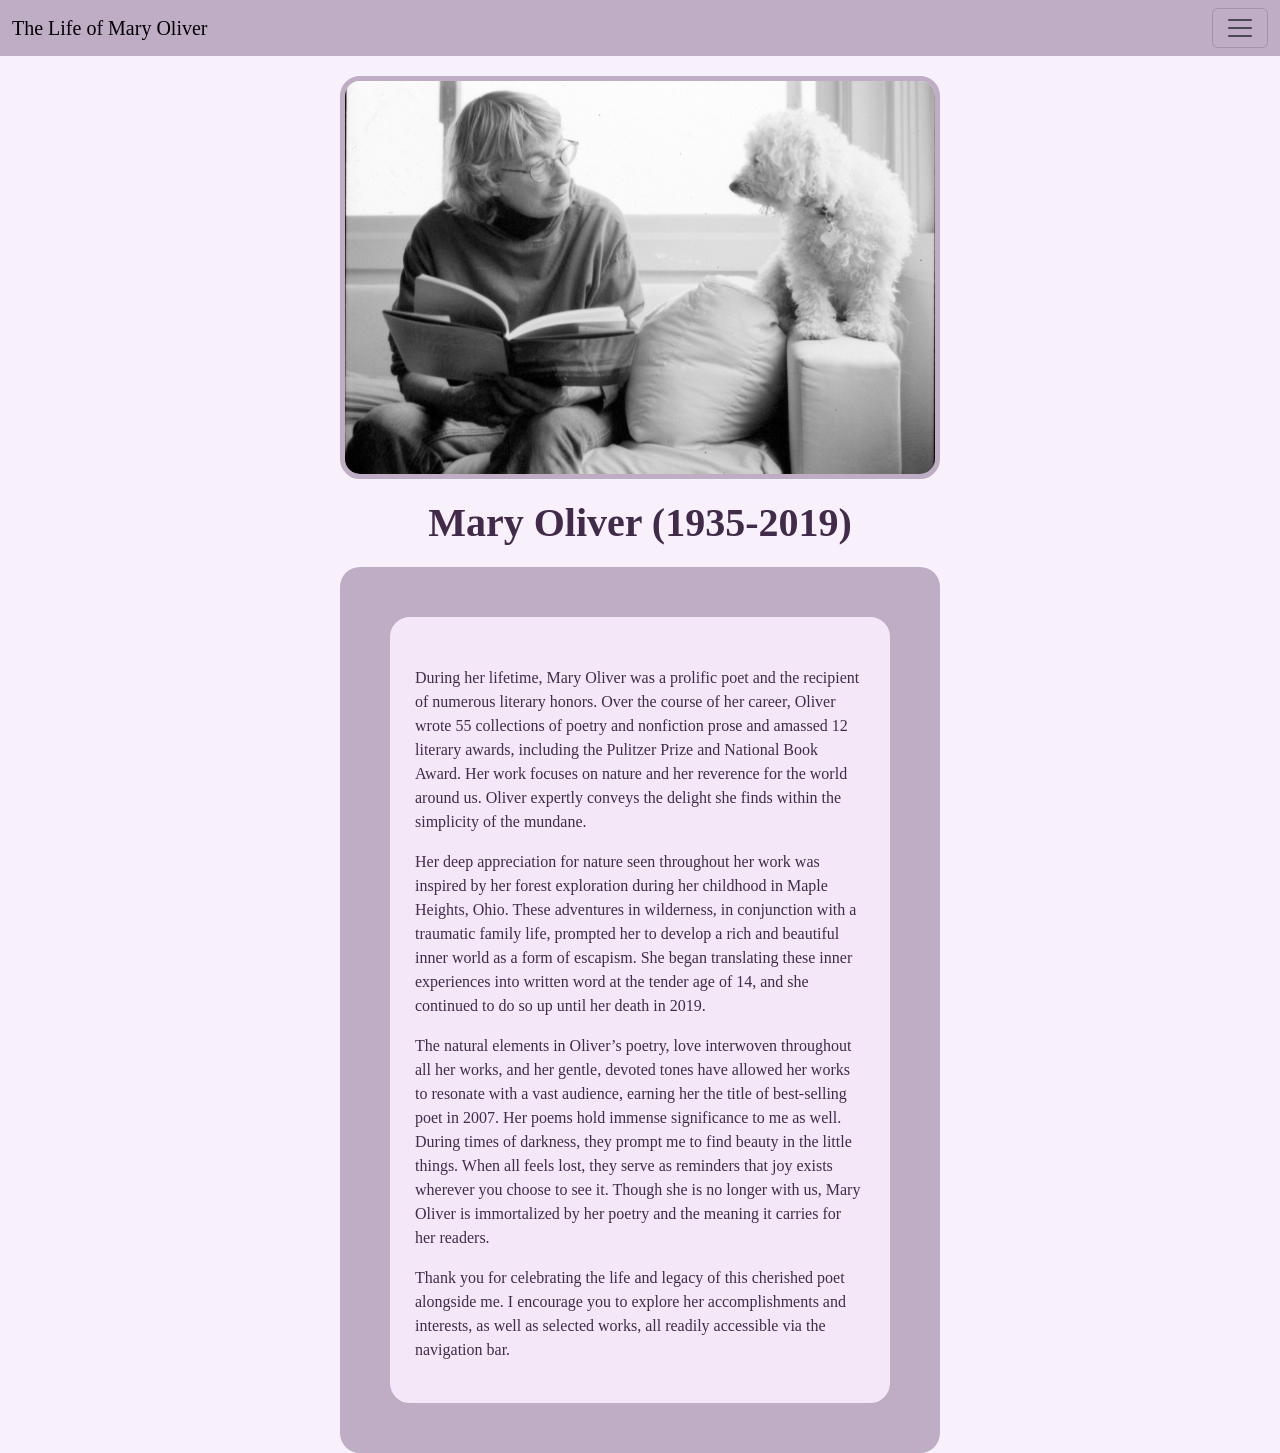
==== index.html @ 7b6cf4e3 "index draft complete" ====
<!doctype html>
<html lang="en">

<head>
    <meta charset="utf-8">
    <meta name="viewport" content="width=device-width, initial-scale=1">
    <title>Bootstrap demo</title>
    <link href="https://cdn.jsdelivr.net/npm/bootstrap@5.3.8/dist/css/bootstrap.min.css" rel="stylesheet"
        integrity="sha384-sRIl4kxILFvY47J16cr9ZwB07vP4J8+LH7qKQnuqkuIAvNWLzeN8tE5YBujZqJLB" crossorigin="anonymous">
    <link rel="stylesheet" href="styles/style.css">
</head>

<body>
    <nav class="navbar navbar-light" style="background-color: #BFACC5;">
        <div class="container-fluid">
            <a class="navbar-brand" href="#">The Life of Mary Oliver</a>
            <button class="navbar-toggler" type="button" data-bs-toggle="collapse"
                data-bs-target="#navbarSupportedContent" aria-controls="navbarSupportedContent" aria-expanded="false"
                aria-label="Toggle navigation">
                <span class="navbar-toggler-icon"></span>
            </button>
            <div class="collapse navbar-collapse" id="navbarSupportedContent">
                <ul class="navbar-nav me-auto mb-2 mb-lg-0">
                    <li class="nav-item">
                        <a class="nav-link active" aria-current="page" href="/index.html">Home</a>
                    </li>
                    <li class="nav-item">
                        <a class="nav-link" href="/accomplishments.html">Accomplishments</a>
                    </li>
                    <li class="nav-item">
                        <a class="nav-link" href="/interests.html">Interests</a>
                    </li>
                    <li class="nav-item">
                        <a class="nav-link" href="poems.html">Selected Works</a>
                    </li>
            </div>
        </div>
    </nav>

    <div class="container">
        <div class="row">
            <div class="col centered">
                <img class="header-img" src="/assets/maryoliverwithdog.jpeg"
                    alt="Image of an elderly Mary Oliver reading with a dog beside her">
            </div>
        </div>
    </div>
    <div class="container">
        <div class="row">
            <div class="col centered">
                <br>
                <h1>Mary Oliver (1935-2019)</h1>
            </div>
        </div>
        <div class="container centered">
            <div class="row outerStyle">
                <div class="col innerStyle"><br>
                    <p>
                        During her lifetime, Mary Oliver was a prolific poet and the recipient of numerous literary
                        honors. Over the course of her career, Oliver wrote 55 collections of poetry and nonfiction
                        prose and amassed 12 literary awards, including the Pulitzer Prize and National Book Award.
                        Her work focuses on nature and her reverence for the world around us. Oliver expertly
                        conveys the delight she finds within the simplicity of the mundane.
                    </p>
                    <p>
                        Her deep appreciation for nature seen throughout her work was inspired by her forest
                        exploration during her childhood in Maple Heights, Ohio. These adventures in wilderness, in
                        conjunction with a traumatic family life, prompted her to develop a rich and beautiful inner
                        world as a form of escapism. She began translating these inner experiences into written word
                        at the tender age of 14, and she continued to do so up until her death in 2019.
                    </p>
                    <p>
                        The natural elements in Oliver’s poetry, love interwoven throughout all her works, and her
                        gentle, devoted tones have allowed her works to resonate with a vast audience, earning her
                        the title of best-selling poet in 2007. Her poems hold immense significance to me as well.
                        During times of darkness, they prompt me to find beauty in the little things. When all feels
                        lost, they serve as reminders that joy exists wherever you choose to see it. Though she is
                        no longer with us, Mary Oliver is immortalized by her poetry and the meaning it carries for
                        her readers.
                    </p>
                    <p>
                        Thank you for celebrating the life and legacy of this cherished poet alongside me. I
                        encourage you to explore her accomplishments and interests, as well as selected works, all
                        readily accessible via the navigation bar.
                    </p>
                </div>
            </div>
        </div>
    </div>
    <script src="https://cdn.jsdelivr.net/npm/bootstrap@5.3.8/dist/js/bootstrap.bundle.min.js"
        integrity="sha384-FKyoEForCGlyvwx9Hj09JcYn3nv7wiPVlz7YYwJrWVcXK/BmnVDxM+D2scQbITxI"
        crossorigin="anonymous"></script>
</body>

</html>
---- styles/style.css ----
body {
    font-family:Georgia, 'Times New Roman', Times, serif;
    background-color:#f8f1fb;
    color: #422b4a; 
}
.header-img {
    max-width: 600px;
    margin-top: 20px;
    border-radius: 20px;
    border: 5px solid #BFACC5;
}

h1 {
    margin: 20px;
    text-align: center;
    font-weight: bold;
    color: #422b4a;
}
.outerStyle {
    max-width: 600px;
border: 50px solid #BFACC5;
border-radius: 20px;
background-color: #BFACC5;

}

.innerStyle {
    border-radius: 20px;
    border: 5px solid #f4e8f8;
    background-color: #f4e8f8;
    padding: 20px;
}

.centered {
    display: flex;
    justify-content: center;
    align-items: center;
}
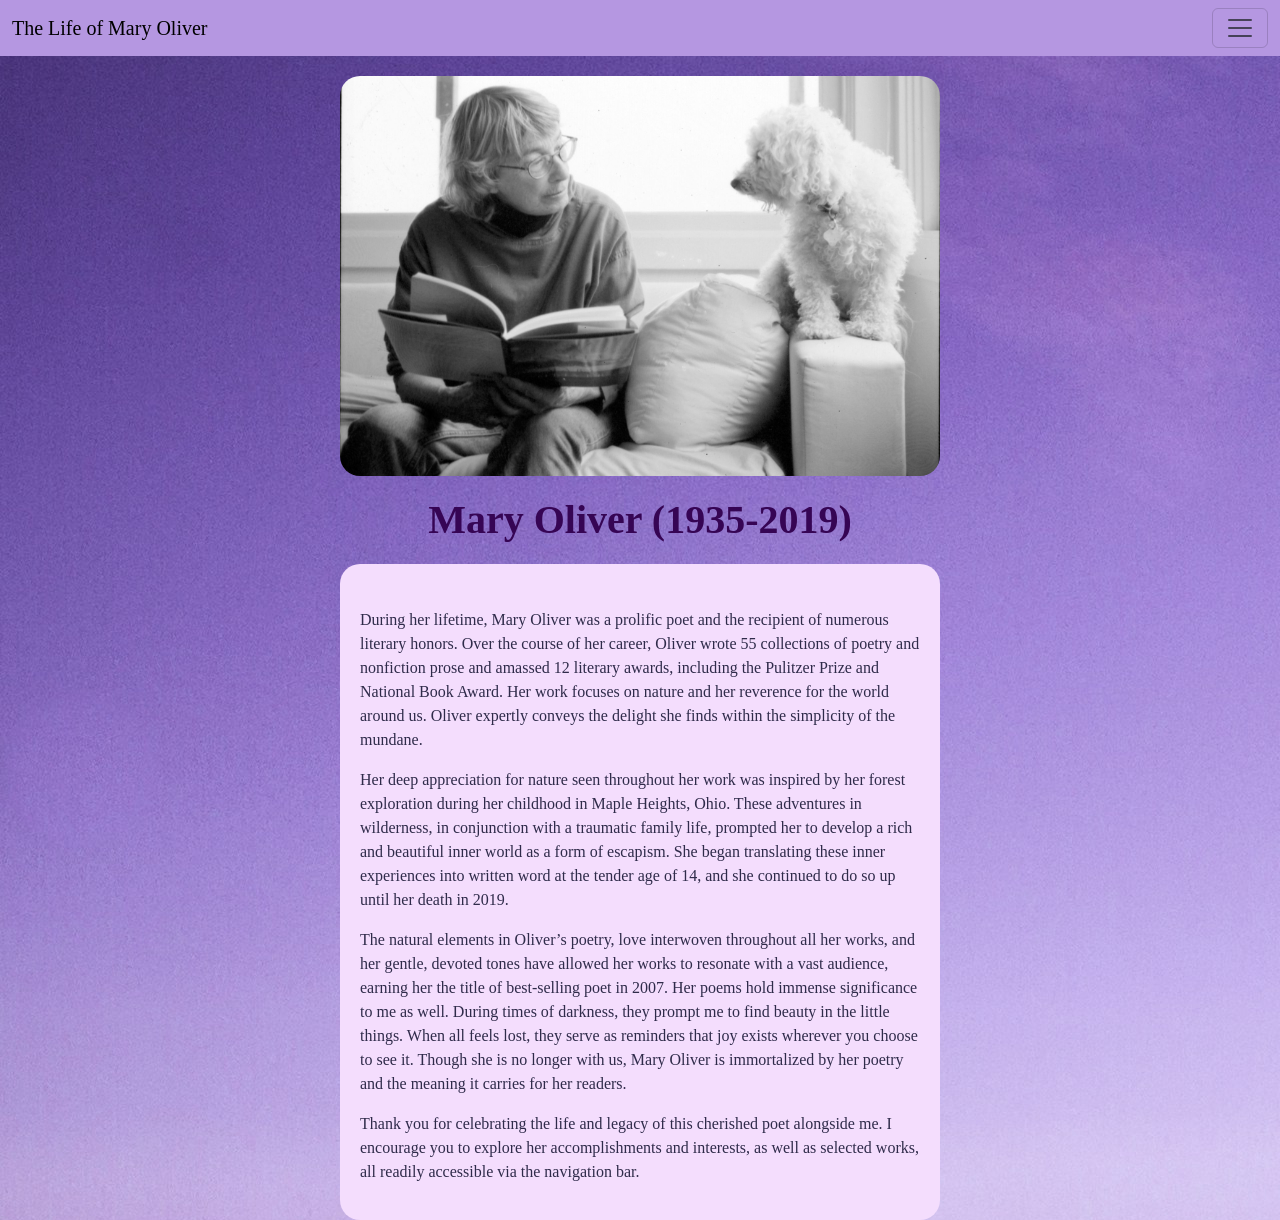
==== commit 7783cc6c: "styled and set up accomplishments page" ====
--- a/index.html
+++ b/index.html
@@ -11,7 +11,7 @@
 </head>
 
 <body>
-    <nav class="navbar navbar-light" style="background-color: #BFACC5;">
+    <nav class="navbar sticky-top navbar-light" style="background-color: #b597e1;">
         <div class="container-fluid">
             <a class="navbar-brand" href="#">The Life of Mary Oliver</a>
             <button class="navbar-toggler" type="button" data-bs-toggle="collapse"
--- a/styles/style.css
+++ b/styles/style.css
@@ -1,33 +1,28 @@
 body {
     font-family:Georgia, 'Times New Roman', Times, serif;
     background-color:#f8f1fb;
-    color: #422b4a; 
+    background-image: url("/assets/mark-harpur-K2s_YE031CA-unsplash.jpg");
+    color: #2f2b4a; 
 }
 .header-img {
     max-width: 600px;
     margin-top: 20px;
     border-radius: 20px;
-    border: 5px solid #BFACC5;
 }
 
-h1 {
+h1, h2 {
     margin: 20px;
     text-align: center;
     font-weight: bold;
-    color: #422b4a;
+    color: #360554;
 }
 .outerStyle {
-    max-width: 600px;
-border: 50px solid #BFACC5;
-border-radius: 20px;
-background-color: #BFACC5;
-
+max-width: 600px;
 }
 
 .innerStyle {
     border-radius: 20px;
-    border: 5px solid #f4e8f8;
-    background-color: #f4e8f8;
+    background-color: #f4ddfd;
     padding: 20px;
 }
 
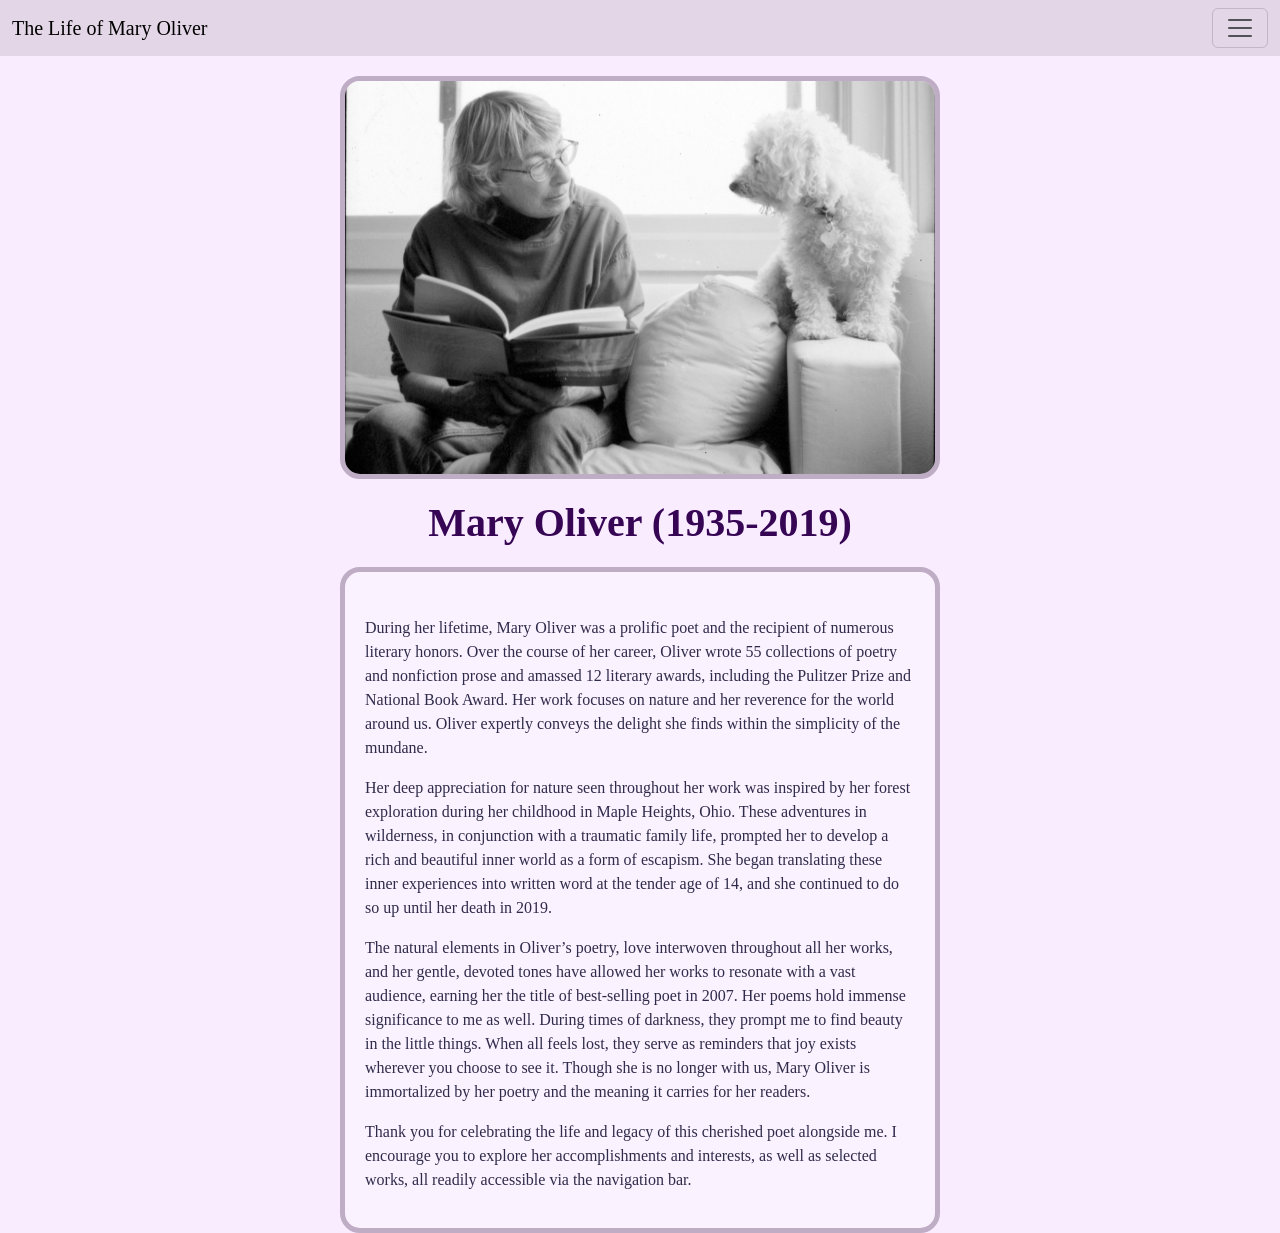
==== commit d9ed1cd1: "set up interests page, removed background image" ====
--- a/index.html
+++ b/index.html
@@ -11,7 +11,7 @@
 </head>
 
 <body>
-    <nav class="navbar sticky-top navbar-light" style="background-color: #b597e1;">
+    <nav class="navbar sticky-top navbar-light" style="background-color: #E3D7E7;">
         <div class="container-fluid">
             <a class="navbar-brand" href="#">The Life of Mary Oliver</a>
             <button class="navbar-toggler" type="button" data-bs-toggle="collapse"
--- a/styles/style.css
+++ b/styles/style.css
@@ -1,13 +1,14 @@
 body {
     font-family:Georgia, 'Times New Roman', Times, serif;
-    background-color:#f8f1fb;
-    background-image: url("/assets/mark-harpur-K2s_YE031CA-unsplash.jpg");
+    background-color:#f9ecff;
     color: #2f2b4a; 
 }
 .header-img {
     max-width: 600px;
     margin-top: 20px;
     border-radius: 20px;
+    border: 5px solid #BFACC5;
+
 }
 
 h1, h2 {
@@ -22,7 +23,8 @@
 
 .innerStyle {
     border-radius: 20px;
-    background-color: #f4ddfd;
+    background-color: #fbf2ff;
+    border: 5px solid #BFACC5;
     padding: 20px;
 }
 
@@ -30,4 +32,8 @@
     display: flex;
     justify-content: center;
     align-items: center;
+}
+
+.card-img-top {
+    max-height: 180px;
 }
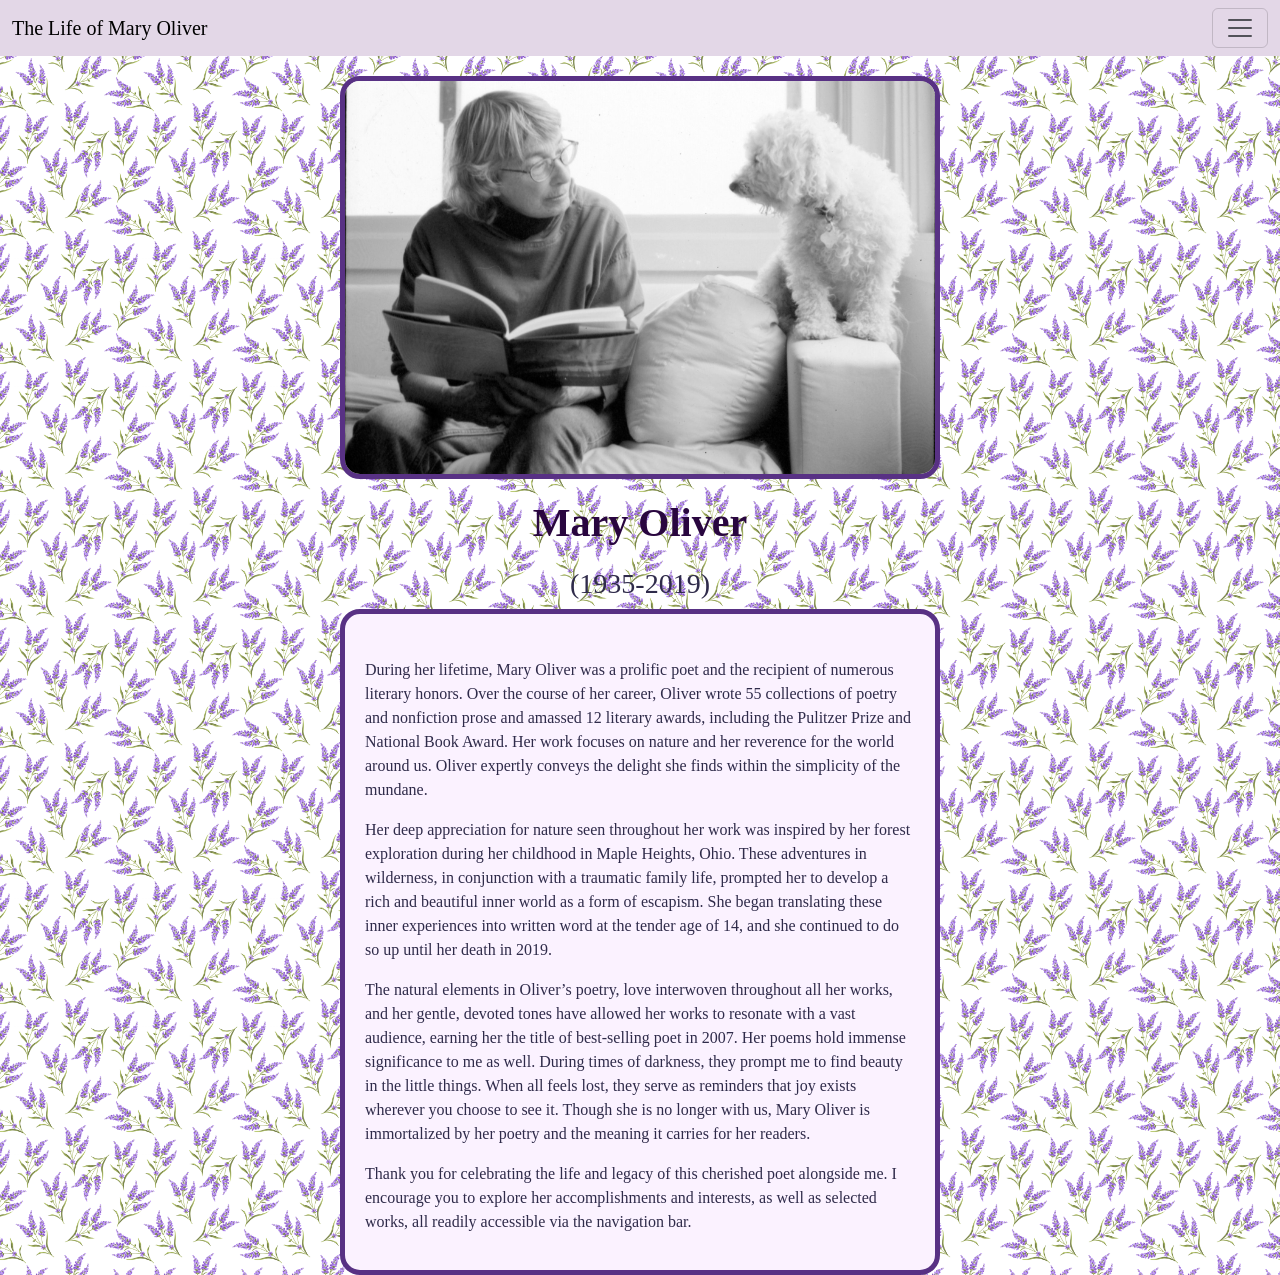
==== commit 3a91020e: "added background image, worked on poems page" ====
--- a/index.html
+++ b/index.html
@@ -49,9 +49,16 @@
         <div class="row">
             <div class="col centered">
                 <br>
-                <h1>Mary Oliver (1935-2019)</h1>
+                <h1>Mary Oliver</h1>
             </div>
         </div>
+    <div class="container">
+        <div class="row">
+            <div class="col centered">
+                <h3>(1935-2019)</h3><br>
+            </div>
+        </div>
+    </div>
         <div class="container centered">
             <div class="row outerStyle">
                 <div class="col innerStyle"><br>
--- a/styles/style.css
+++ b/styles/style.css
@@ -2,12 +2,16 @@
     font-family:Georgia, 'Times New Roman', Times, serif;
     background-color:#f9ecff;
     color: #2f2b4a; 
+    background-image: url(/assets/lavender-flowers-floral-pattern.jpg);
+    background-color: #BFACC5;
+    background-repeat: repeat;
+    background-size: 10%;
 }
 .header-img {
     max-width: 600px;
     margin-top: 20px;
     border-radius: 20px;
-    border: 5px solid #BFACC5;
+    border: 5px solid #583184;
 
 }
 
@@ -15,7 +19,7 @@
     margin: 20px;
     text-align: center;
     font-weight: bold;
-    color: #360554;
+    color: #29063f;
 }
 .outerStyle {
 max-width: 600px;
@@ -24,7 +28,7 @@
 .innerStyle {
     border-radius: 20px;
     background-color: #fbf2ff;
-    border: 5px solid #BFACC5;
+    border: 5px solid #583184;
     padding: 20px;
 }
 
@@ -36,4 +40,18 @@
 
 .card-img-top {
     max-height: 180px;
+}
+
+.card {
+        border: 5px solid #BFACC5;
+        background-color: #BFACC5;
+}
+
+.card-body{
+    background-color: #ffffff;
+    border: 5px solid #ffffff;
+    border-bottom-left-radius: 5px;
+    border-bottom-right-radius: 5px;
+    height: 180px;
+
 }
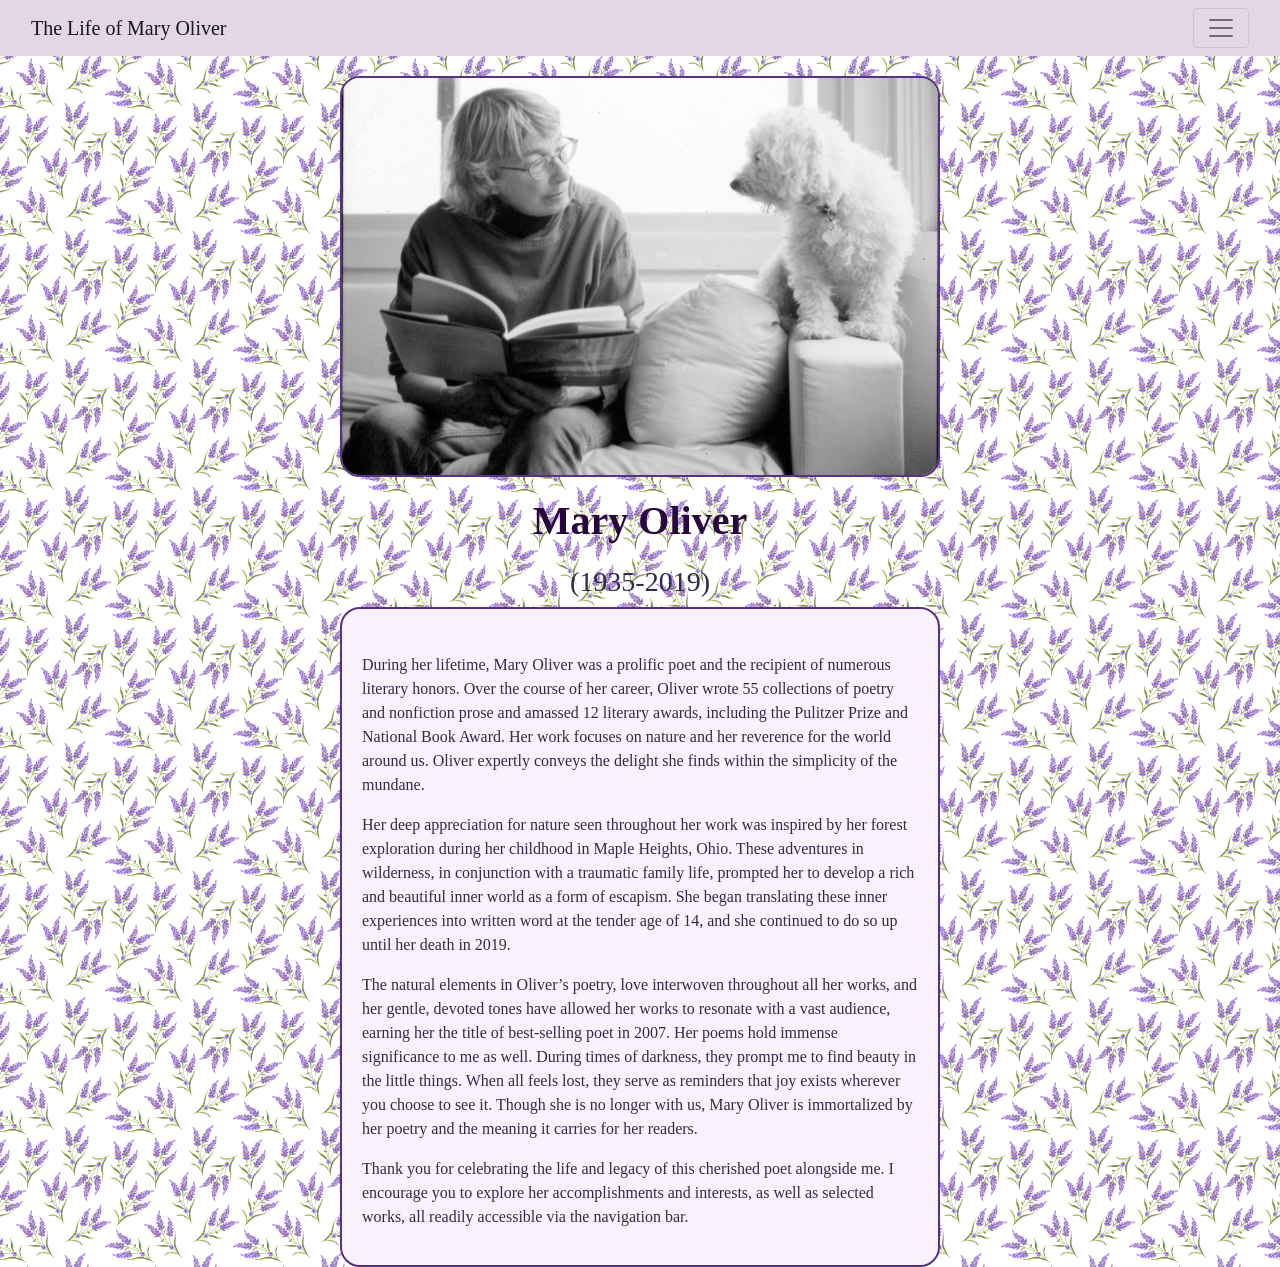
==== commit a0ee0092: "adjusted carousel functionality, resized and centered" ====
--- a/index.html
+++ b/index.html
@@ -4,9 +4,8 @@
 <head>
     <meta charset="utf-8">
     <meta name="viewport" content="width=device-width, initial-scale=1">
-    <title>Bootstrap demo</title>
-    <link href="https://cdn.jsdelivr.net/npm/bootstrap@5.3.8/dist/css/bootstrap.min.css" rel="stylesheet"
-        integrity="sha384-sRIl4kxILFvY47J16cr9ZwB07vP4J8+LH7qKQnuqkuIAvNWLzeN8tE5YBujZqJLB" crossorigin="anonymous">
+    <title>The Life of Mary Oliver</title>
+        <link rel="stylesheet" href="https://cdn.jsdelivr.net/npm/bootstrap@4.0.0/dist/css/bootstrap.min.css" integrity="sha384-Gn5384xqQ1aoWXA+058RXPxPg6fy4IWvTNh0E263XmFcJlSAwiGgFAW/dAiS6JXm" crossorigin="anonymous">
     <link rel="stylesheet" href="styles/style.css">
 </head>
 
@@ -94,9 +93,9 @@
             </div>
         </div>
     </div>
-    <script src="https://cdn.jsdelivr.net/npm/bootstrap@5.3.8/dist/js/bootstrap.bundle.min.js"
-        integrity="sha384-FKyoEForCGlyvwx9Hj09JcYn3nv7wiPVlz7YYwJrWVcXK/BmnVDxM+D2scQbITxI"
-        crossorigin="anonymous"></script>
+      <script src="https://code.jquery.com/jquery-3.2.1.slim.min.js" integrity="sha384-KJ3o2DKtIkvYIK3UENzmM7KCkRr/rE9/Qpg6aAZGJwFDMVNA/GpGFF93hXpG5KkN" crossorigin="anonymous"></script>
+<script src="https://cdn.jsdelivr.net/npm/popper.js@1.12.9/dist/umd/popper.min.js" integrity="sha384-ApNbgh9B+Y1QKtv3Rn7W3mgPxhU9K/ScQsAP7hUibX39j7fakFPskvXusvfa0b4Q" crossorigin="anonymous"></script>
+<script src="https://cdn.jsdelivr.net/npm/bootstrap@4.0.0/dist/js/bootstrap.min.js" integrity="sha384-JZR6Spejh4U02d8jOt6vLEHfe/JQGiRRSQQxSfFWpi1MquVdAyjUar5+76PVCmYl" crossorigin="anonymous"></script>
 </body>
 
 </html>
--- a/styles/style.css
+++ b/styles/style.css
@@ -11,7 +11,7 @@
     max-width: 600px;
     margin-top: 20px;
     border-radius: 20px;
-    border: 5px solid #583184;
+    border: 2px solid #583184;
 
 }
 
@@ -28,7 +28,7 @@
 .innerStyle {
     border-radius: 20px;
     background-color: #fbf2ff;
-    border: 5px solid #583184;
+    border: 2px solid #583184;
     padding: 20px;
 }
 
@@ -43,13 +43,14 @@
 }
 
 .card {
-        border: 5px solid #BFACC5;
-        background-color: #BFACC5;
+        margin: 20px;
+        border: 2px solid #583184;
+        background-color: #583184;
 }
 
 .card-body{
     background-color: #ffffff;
-    border: 5px solid #ffffff;
+    border: 2px solid #ffffff;
     border-bottom-left-radius: 5px;
     border-bottom-right-radius: 5px;
     height: 180px;
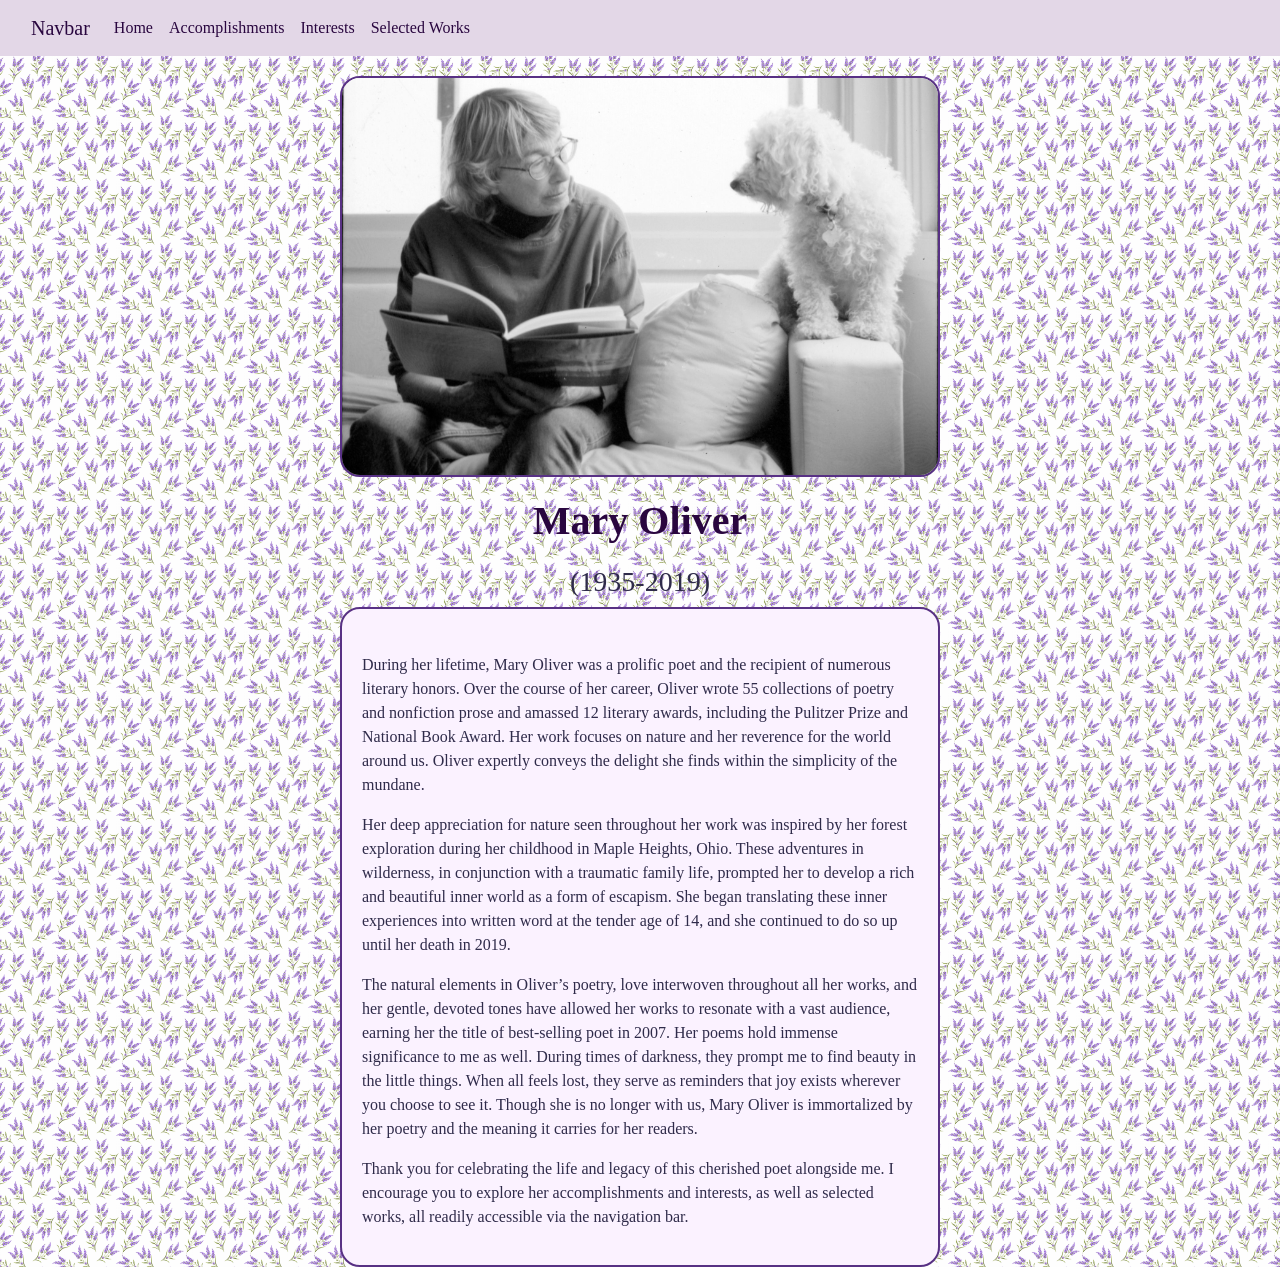
==== commit 9034b56e: "fixed nav bars" ====
--- a/index.html
+++ b/index.html
@@ -10,9 +10,34 @@
 </head>
 
 <body>
-    <nav class="navbar sticky-top navbar-light" style="background-color: #E3D7E7;">
+    <!-- <nav class="navbar sticky-top navbar-light" style="background-color: #E3D7E7;">
         <div class="container-fluid">
             <a class="navbar-brand" href="#">The Life of Mary Oliver</a>
+            <button class="navbar-toggler" type="button" data-bs-toggle="collapse"
+                data-bs-target="#navbarSupportedContent" aria-controls="navbarSupportedContent" aria-expanded="false"
+                aria-label="Toggle navigation">
+                <span class="navbar-toggler-icon"></span>
+            </button>
+            <div class="collapse navbar-collapse" id="navbarSupportedContent">
+                <ul class="navbar-nav me-auto mb-2 mb-lg-0">
+                    <li class="nav-item">
+                        <a class="nav-link active" aria-current="page" href="/index.html">Home</a>
+                    </li>
+                    <li class="nav-item">
+                        <a class="nav-link" href="/accomplishments.html">Accomplishments</a>
+                    </li>
+                    <li class="nav-item">
+                        <a class="nav-link" href="/interests.html">Interests</a>
+                    </li>
+                    <li class="nav-item">
+                        <a class="nav-link" href="poems.html">Selected Works</a>
+                    </li>
+            </div>
+        </div>
+    </nav> -->
+    <nav class="navbar sticky-top navbar-expand-lg bg-body-tertiary" style="background-color: #E3D7E7">
+        <div class="container-fluid">
+            <a class="navbar-brand" href="#">Navbar</a>
             <button class="navbar-toggler" type="button" data-bs-toggle="collapse"
                 data-bs-target="#navbarSupportedContent" aria-controls="navbarSupportedContent" aria-expanded="false"
                 aria-label="Toggle navigation">
--- a/styles/style.css
+++ b/styles/style.css
@@ -5,7 +5,7 @@
     background-image: url(/assets/lavender-flowers-floral-pattern.jpg);
     background-color: #BFACC5;
     background-repeat: repeat;
-    background-size: 10%;
+    background-size: 5%;
 }
 .header-img {
     max-width: 600px;
@@ -19,6 +19,9 @@
     margin: 20px;
     text-align: center;
     font-weight: bold;
+    color: #29063f;
+}
+a, a:hover {
     color: #29063f;
 }
 .outerStyle {
@@ -43,14 +46,14 @@
 }
 
 .card {
-        margin: 20px;
+        margin-top: 20px;
         border: 2px solid #583184;
         background-color: #583184;
 }
 
 .card-body{
-    background-color: #ffffff;
-    border: 2px solid #ffffff;
+    background-color: #fbf2ff;
+    border: 2px solid #fbf2ff;
     border-bottom-left-radius: 5px;
     border-bottom-right-radius: 5px;
     height: 180px;
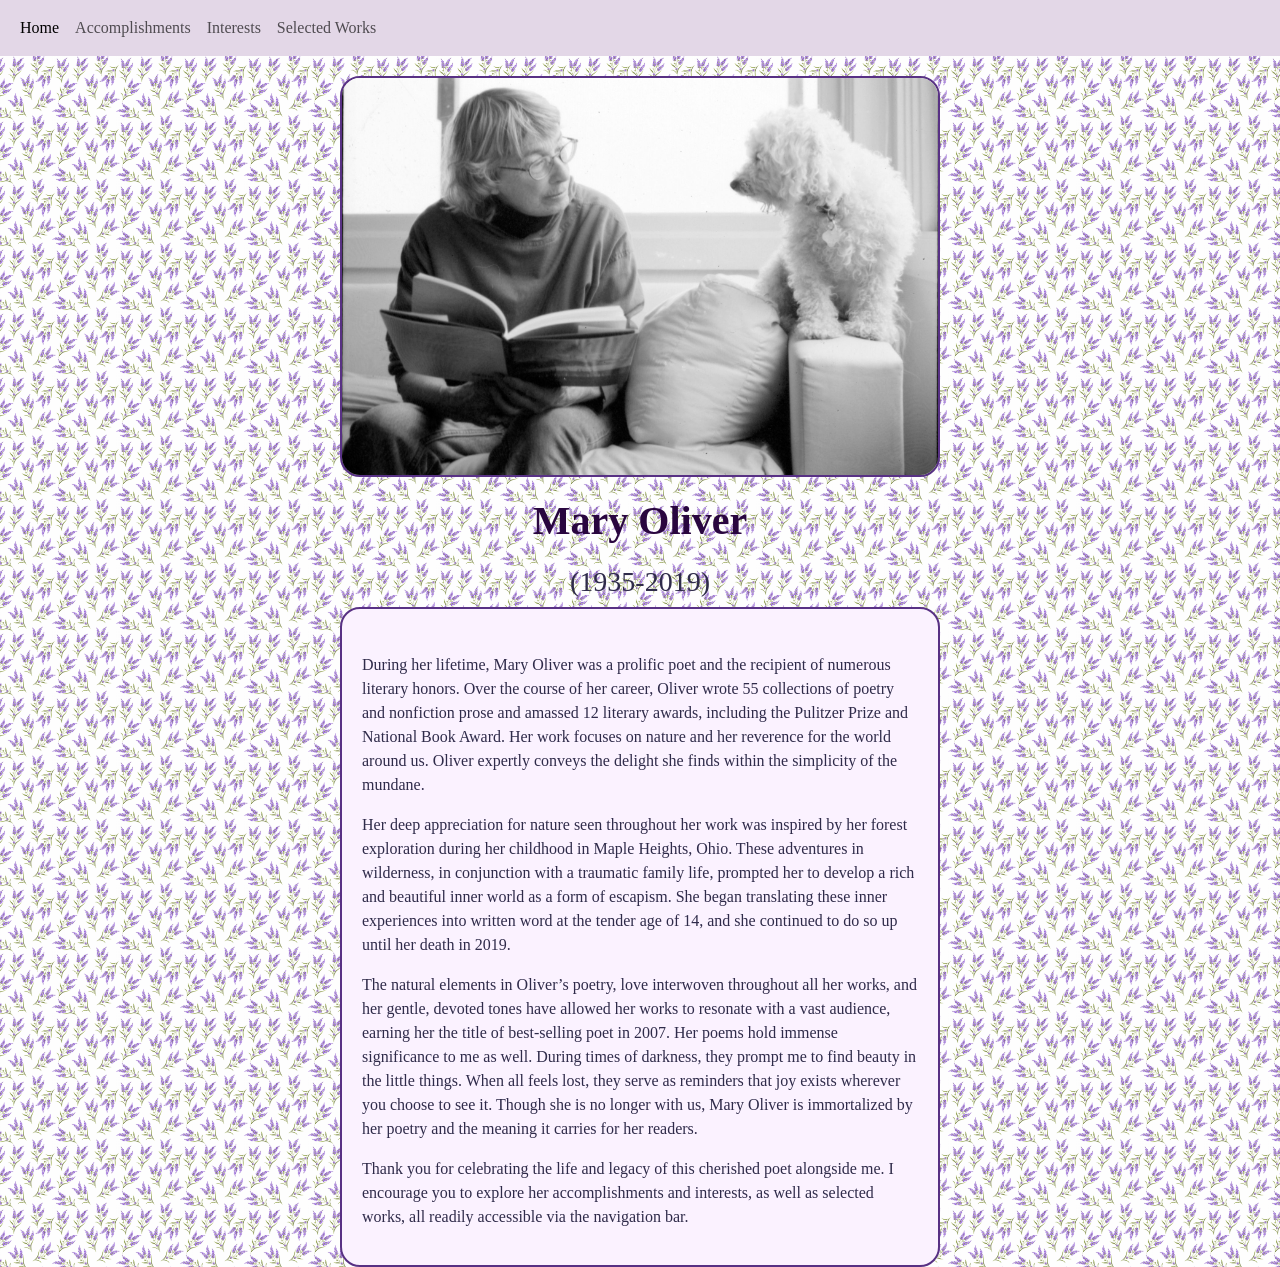
==== commit 3a68eec7: "removed extra pictures and adjusted navbars" ====
--- a/index.html
+++ b/index.html
@@ -5,39 +5,14 @@
     <meta charset="utf-8">
     <meta name="viewport" content="width=device-width, initial-scale=1">
     <title>The Life of Mary Oliver</title>
-        <link rel="stylesheet" href="https://cdn.jsdelivr.net/npm/bootstrap@4.0.0/dist/css/bootstrap.min.css" integrity="sha384-Gn5384xqQ1aoWXA+058RXPxPg6fy4IWvTNh0E263XmFcJlSAwiGgFAW/dAiS6JXm" crossorigin="anonymous">
-    <link rel="stylesheet" href="styles/style.css">
+    <link href="https://cdn.jsdelivr.net/npm/bootstrap@5.3.8/dist/css/bootstrap.min.css" rel="stylesheet" integrity="sha384-sRIl4kxILFvY47J16cr9ZwB07vP4J8+LH7qKQnuqkuIAvNWLzeN8tE5YBujZqJLB" crossorigin="anonymous">
+        <link rel="stylesheet" href="styles/style.css">
 </head>
 
 <body>
-    <!-- <nav class="navbar sticky-top navbar-light" style="background-color: #E3D7E7;">
+
+    <nav class="navbar sticky-top navbar-expand-lg">
         <div class="container-fluid">
-            <a class="navbar-brand" href="#">The Life of Mary Oliver</a>
-            <button class="navbar-toggler" type="button" data-bs-toggle="collapse"
-                data-bs-target="#navbarSupportedContent" aria-controls="navbarSupportedContent" aria-expanded="false"
-                aria-label="Toggle navigation">
-                <span class="navbar-toggler-icon"></span>
-            </button>
-            <div class="collapse navbar-collapse" id="navbarSupportedContent">
-                <ul class="navbar-nav me-auto mb-2 mb-lg-0">
-                    <li class="nav-item">
-                        <a class="nav-link active" aria-current="page" href="/index.html">Home</a>
-                    </li>
-                    <li class="nav-item">
-                        <a class="nav-link" href="/accomplishments.html">Accomplishments</a>
-                    </li>
-                    <li class="nav-item">
-                        <a class="nav-link" href="/interests.html">Interests</a>
-                    </li>
-                    <li class="nav-item">
-                        <a class="nav-link" href="poems.html">Selected Works</a>
-                    </li>
-            </div>
-        </div>
-    </nav> -->
-    <nav class="navbar sticky-top navbar-expand-lg bg-body-tertiary" style="background-color: #E3D7E7">
-        <div class="container-fluid">
-            <a class="navbar-brand" href="#">Navbar</a>
             <button class="navbar-toggler" type="button" data-bs-toggle="collapse"
                 data-bs-target="#navbarSupportedContent" aria-controls="navbarSupportedContent" aria-expanded="false"
                 aria-label="Toggle navigation">
@@ -118,9 +93,7 @@
             </div>
         </div>
     </div>
-      <script src="https://code.jquery.com/jquery-3.2.1.slim.min.js" integrity="sha384-KJ3o2DKtIkvYIK3UENzmM7KCkRr/rE9/Qpg6aAZGJwFDMVNA/GpGFF93hXpG5KkN" crossorigin="anonymous"></script>
-<script src="https://cdn.jsdelivr.net/npm/popper.js@1.12.9/dist/umd/popper.min.js" integrity="sha384-ApNbgh9B+Y1QKtv3Rn7W3mgPxhU9K/ScQsAP7hUibX39j7fakFPskvXusvfa0b4Q" crossorigin="anonymous"></script>
-<script src="https://cdn.jsdelivr.net/npm/bootstrap@4.0.0/dist/js/bootstrap.min.js" integrity="sha384-JZR6Spejh4U02d8jOt6vLEHfe/JQGiRRSQQxSfFWpi1MquVdAyjUar5+76PVCmYl" crossorigin="anonymous"></script>
+    <script src="https://cdn.jsdelivr.net/npm/bootstrap@5.3.8/dist/js/bootstrap.bundle.min.js" integrity="sha384-FKyoEForCGlyvwx9Hj09JcYn3nv7wiPVlz7YYwJrWVcXK/BmnVDxM+D2scQbITxI" crossorigin="anonymous"></script>
 </body>
 
 </html>
--- a/styles/style.css
+++ b/styles/style.css
@@ -21,7 +21,7 @@
     font-weight: bold;
     color: #29063f;
 }
-a, a:hover {
+a {
     color: #29063f;
 }
 .outerStyle {
@@ -58,4 +58,7 @@
     border-bottom-right-radius: 5px;
     height: 180px;
 
+}
+.navbar {
+    background-color: #E3D7E7;
 }
